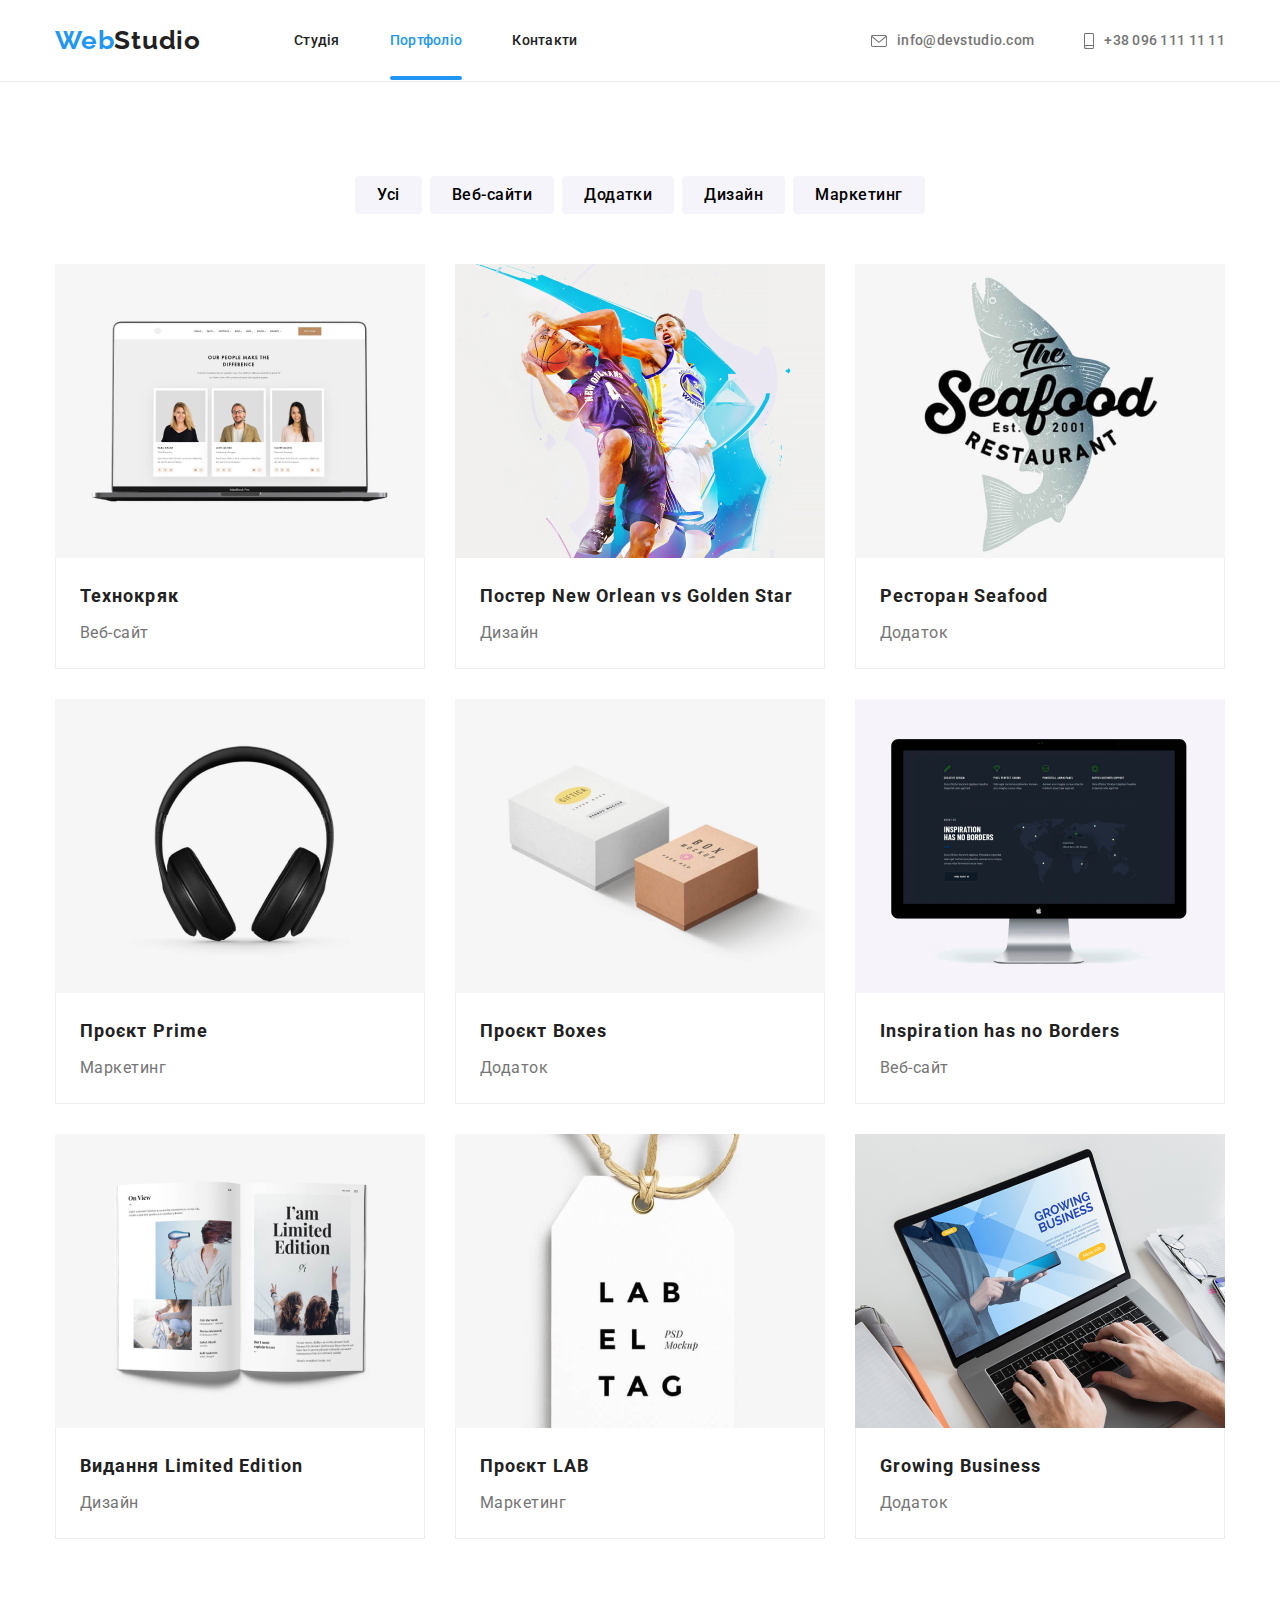
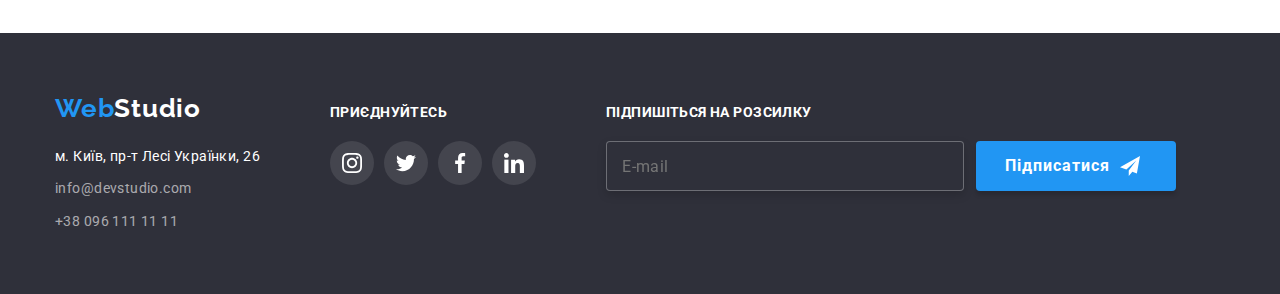
==== portfolio.html @ 1c56144b "goit-markup-hw-07" ====
<!DOCTYPE html>
<html lang="uk">

<head>
    <meta charset="UTF-8">
    <meta http-equiv="X-UA-Compatible" content="IE=edge">
    <meta name="viewport" content="width=device-width, initial-scale=1.0">
    <title>Document</title>
    <link rel="stylesheet" href="https://cdnjs.cloudflare.com/ajax/libs/modern-normalize/1.0.0/modern-normalize.min.css" />
    <link rel="stylesheet" href="./css/styles.css" />
    <link rel="preconnect" href="https://fonts.googleapis.com">
    <link rel="preconnect" href="https://fonts.gstatic.com" crossorigin>
    <link
        href="https://fonts.googleapis.com/css2?family=Raleway:wght@700&family=Roboto:wght@400;500;700;900&display=swap"
        rel="stylesheet">
</head>

<body>
    <header>
        <div class="container header-container">
            <nav class="head-nav">
                <a href="./index.html" class="logo-text-head"> <span class="logo-part">Web</span>Studio</a>
                <ul class="main-nav-list list">
                    <li class="nav-item "><a href="./index.html" class="nav-link" lang="uk"> Студія </a></li>
                    <li class="nav-item"><a href="./portfolio.html" class="nav-link current-link" lang="uk"> Портфоліо </a></li>
                    <li class="nav-item"><a href="" class="nav-link" lang="uk"> Контакти </a></li>
                </ul>
            </nav>
            <ul class="list contacts-list">
                <li class="contacts-header-item">
                    <a href="mailto:example@gmail.com" class="contacts-header-link">
                        <svg class="header-icon-mail">
                        <use href="./images/sprite.svg#icon-envelope" class="symbol"></use>
                        </svg>
                        info@devstudio.com </a>
                </li>
                <li class="contacts-header-item">
                    <a href="tel:+380961111111" class="contacts-header-link">
                        <svg class="header-icon-phone">
                        <use href="./images/sprite.svg#icon-smartphone" class="symbol"></use>
                        </svg>
                        +38 096 111 11 11 </a>
                </li>
            </ul>
        </div>
    </header>


<main>
<section class="section-works">
<div class="container ">
    <h1 class ="visually-hidden"> Портфоліо </h1>
    <ul class="filters-list list">
        <li class="filter-list-item"> <button type="button" class="filter"> Усі </button></li>
        <li class="filter-list-item"> <button type="button" class="filter"> Веб-сайти </button></li>
        <li class="filter-list-item"> <button type="button" class="filter"> Додатки </button></li>
        <li class="filter-list-item"> <button type="button" class="filter"> Дизайн</button></li>
        <li class="filter-list-item"> <button type="button" class="filter"> Маркетинг</button></li>
    </ul>

    <ul class="work-sample-list list">
    <li class="work-sample-card">
        <a href="" class="work-sample-link link">
        <div class="work-sample-card-overlay">
        <img src="./images/portfolio1.jpg"  class="work-sample-img"
        alt="приклад Веб-сайту " width="370" />
        <p class="overlay">
            Ресурс пропонує комплексні пропозиції з різним рівнем функціоналу та сервісів. Все це дозволить відвідувачу отримати
            вичерпні відомості про компанію чи приватну особу.
        </p>
        </div>
        <div class="work-sample-card-naming">
            <h2 class="work-name"> Технокряк </h2>
            <p class="work-type"> Веб-сайт</p>
        </div>
        </a>
    </li>
    <li class="work-sample-card">
        <a href="" class="work-sample-link link">
        <div class="work-sample-card-overlay">
        <img src="./images/portfolio2.jpg" class="work-sample-img"
        alt="приклад постер " width="370" />
        <p class="overlay">
            Ресурс пропонує комплексні пропозиції з різним рівнем функціоналу та сервісів. Все це дозволить відвідувачу отримати
            вичерпні відомості про компанію чи приватну особу.
        </p>
        </div>
        <div class="work-sample-card-naming">
            <h2 class="work-name"> Постер <span lang="en"> New Orlean vs Golden Star </span></h2>
            <p class="work-type"> Дизайн </p>
        </div>
        </a>
    </li>
    <li class="work-sample-card">
        <a href="" class="work-sample-link link">
        <div class="work-sample-card-overlay">
        <img src="./images/portfolio3.jpg" class="work-sample-img"
        alt="приклад Додаток 1" width="370" />
        <p class="overlay">
            Ресурс пропонує комплексні пропозиції з різним рівнем функціоналу та сервісів. Все це дозволить відвідувачу отримати
            вичерпні відомості про компанію чи приватну особу.
        </p>
        </div>
        <div class="work-sample-card-naming">
            <h2 class="work-name"> Ресторан <span lang="en"> Seafood </span></h2>
            <p class="work-type"> Додаток </p>
        </div>
        </a>
    </li>
    <li class="work-sample-card">
        <a href="" class="work-sample-link link">
        <div class="work-sample-card-overlay"> 
        <img src="./images/portfolio4.jpg" class="work-sample-img"
        alt="приклад Маркетинг " width="370" />
        <p class="overlay">
            Ресурс пропонує комплексні пропозиції з різним рівнем функціоналу та сервісів. Все це дозволить відвідувачу отримати
            вичерпні відомості про компанію чи приватну особу.
        </p>
        </div>
        <div class="work-sample-card-naming">
            <h2 class="work-name"> Проєкт <span lang="en">Prime </span> </h2>
            <p class="work-type"> Маркетинг </p>
        </div>
        </a>
    </li>
    <li class="work-sample-card"> 
        <a href="" class="work-sample-link link">
        <div class="work-sample-card-overlay">
        <img src="./images/portfolio5.jpg" class="work-sample-img"
        alt="приклад  Додаток 2 " width="370" />
        <p class="overlay">
            Ресурс пропонує комплексні пропозиції з різним рівнем функціоналу та сервісів. Все це дозволить відвідувачу отримати
            вичерпні відомості про компанію чи приватну особу.
        </p>
        </div>
        <div class="work-sample-card-naming">
            <h2 class="work-name"> Проєкт <span lang="en"> Boxes </span> </h2>
            <p class="work-type"> Додаток </p>
        </div>
        </a>
    </li>
    <li class="work-sample-card">
        <a href="" class="work-sample-link link">
        <div class="work-sample-card-overlay">
        <img src="./images/portfolio6.jpg" class="work-sample-img"
        alt="приклад  Веб-сайт2 " width="370" />
        <p class="overlay">
            Ресурс пропонує комплексні пропозиції з різним рівнем функціоналу та сервісів. Все це дозволить відвідувачу отримати
            вичерпні відомості про компанію чи приватну особу.
        </p>
        </div>
        <div class="work-sample-card-naming">
            <h2 class="work-name"> <span lang="en">Inspiration has no Borders </span> </h2>
            <p class="work-type"> Веб-сайт </p>
        </div>
        </a>
    </li>
    <li class="work-sample-card">
        <a href="" class="work-sample-link link">
        <div class="work-sample-card-overlay">
        <img src="./images/portfolio7.jpg" class="work-sample-img"
        alt="приклад Дизайн " width="370" />
        <p class="overlay">
            Ресурс пропонує комплексні пропозиції з різним рівнем функціоналу та сервісів. Все це дозволить відвідувачу отримати
            вичерпні відомості про компанію чи приватну особу.
        </p>
        </div>
        <div class="work-sample-card-naming">
            <h2 class="work-name"> Видання <span lang="en"> Limited Edition </span> </h2>
            <p class="work-type"> Дизайн </p>
        </div>
        </a>
    </li>
    <li class="work-sample-card">
        <a href="" class="work-sample-link link">
        <div class="work-sample-card-overlay"> 
        <img src="./images/portfolio8.jpg" class="work-sample-img"
        alt="приклад  Маркетинг " width="370" />
        <p class="overlay">
            Ресурс пропонує комплексні пропозиції з різним рівнем функціоналу та сервісів. Все це дозволить відвідувачу отримати
            вичерпні відомості про компанію чи приватну особу.
        </p>
        </div>
        <div class="work-sample-card-naming">
            <h2 class="work-name"> Проєкт LAB </h2>
            <p class="work-type"> Маркетинг </p>
        </div>
        </a>
    </li>
    <li class="work-sample-card">
        <a href="" class="work-sample-link link">
        <div class="work-sample-card-overlay">
        <img src="./images/portfolio9.jpg" class="work-sample-img"
        alt="приклад  Додаток3 " width="370" />
        <p class="overlay">
            Ресурс пропонує комплексні пропозиції з різним рівнем функціоналу та сервісів. Все це дозволить відвідувачу отримати
            вичерпні відомості про компанію чи приватну особу.
        </p>
        </div>
        <div class="work-sample-card-naming">
            <h2 class="work-name"> <span lang="en"> Growing Business </span> </h2>
            <p class="work-type"> Додаток </p>
        </div>
        </a>
    </li>
    </ul>
</div>
</section>
</main>
    
<footer>
    <div class="container footer-container">
        <div>
            <a href="./index.html" class="logo-text-footer">
                <span class="logo-part">Web</span>Studio</a>
            <address>
                <p class="address-footer"> м. Київ, пр-т Лесі Українки, 26 </p>
                <ul class="list">
                    <li class="address-list-item"> <a href="mailto:example@gmail.com" class="contacts-footer">
                            info@devstudio.com </a> </li>
                    <li class="address-list-item"> <a href="tel:+380961111111" class="contacts-footer"> +38 096 111 11
                            11 </a> </li>
                </ul>
            </address>
        </div>
        <div>
            <p class="action-phrase"> приєднуйтесь </p>
            <ul class="footer-social-media list">
                <li class="footer-social-media-item">
                    <a href="" class="footer-media-link">
                        <svg width="20px" height="20px" class="icon-item-footer">
                            <use href="./images/sprite.svg#icon-instagram"></use>
                        </svg>
                    </a>
                </li>
                <li class="footer-social-media-item">
                    <a href="" class="footer-media-link">
                        <svg width="20px" height="20px" class="icon-item-footer">
                            <use href="./images/sprite.svg#icon-twitter"></use>
                        </svg>
                    </a>
                </li>
                <li class="footer-social-media-item">
                    <a href="" class="footer-media-link">
                        <svg width="20px" height="20px" class="icon-item-footer">
                            <use href="./images/sprite.svg#icon-facebook"></use>
                        </svg>
                    </a>
                </li>
                <li class="footer-social-media-item">
                    <a href="" class="footer-media-link">
                        <svg width="20px" height="20px" class="icon-item-footer">
                            <use href="./images/sprite.svg#icon-linkedin"></use>
                        </svg>
                    </a>
                </li>
            </ul>
        </div>
        <div>
            <p class="action-phrase"> Підпишіться на розсилку </p>
            <div class="subscribe">
                <form name="subscribe-form" class="subscribe-form">
                    <input class="subscribe-form-box" type="email" name="email" placeholder="E-mail" />
                </form>
                <button type="submit" class="button subscribe-button">
                    Підписатися
                    <svg class="send-icon" width="20px" height="20px">
                        <use href="./images/sprite.svg#icon-send"></use>
                    </svg>
                </button>
            </div>
        </div>
    </div>
</footer>

</body>
</html>
---- css/styles.css ----
:root{
    --primary-text-color: #212121;
    --title-text-color: #212121;
    --accent-color: #2196F3;
    --secondary-text-color: #757575;
    --primary-white-color:#ffffff;
    --background-dark-color: #2F303A;
    --background-even-section: #F5F4FA;
    --background-filter:#F5F4FA;
    --button: #2196F3;
    --active-button:#188CE8;
    --primary-font:'Roboto',
        sans-serif;
    --secondary-font:'Raleway',
        sans-serif;
}

body {
    margin: 0;
    font-family: var(--primary-font);
    color:var(--primary-text-color);
}

img{
    display: block;
}

button{
    border-radius: 4px;
    font-family: inherit;
    cursor: pointer;
}

ul, ol {
    margin-top: 0;
    margin-bottom: 0;
    padding-left: 0;
}

.list {
    list-style: none;
    text-decoration: none;
}

 h1, h2, h3, p, ul, li {
    margin-top: 0;
    margin-bottom: 0;
}

/* containers*/
.container {
    width: 1200px;
    margin-left: auto;
    margin-right: auto;
    padding-left: 15px;
    padding-right: 15px;
}

header {
    padding-top: 25px;
    padding-bottom: 25px;
}

/* logo  */
.logo-text-head {
    color: var(--primary-text-color);
    text-decoration: none;
    font-family: var(--secondary-font);
    font-weight: 700;
    font-size: 26px;
    line-height: 1.2;
    letter-spacing: 0.03em;
}

.logo-part{
    color:var(--accent-color);
}
.logo-text-head{
    margin-right: 93px;
}

/* header navigation */
.nav-link,
.contacts-list,
.contacts-header-link {
    text-decoration: none;
    font-weight: 500;
    font-size:14px;
    line-height: 1.2;
    letter-spacing: 0.02em;
}


.nav-link,
.contacts-list{
    position: relative;
    color: var(--primary-text-color);
    transition:
        color 250ms cubic-bezier(0.4, 0, 0.2, 1);
}

.contacts-header-link {
    color: var(--secondary-text-color);
    transition:
        color 250ms cubic-bezier(0.4, 0, 0.2, 1);
}


.nav-link:hover,
.contacts-header-link:hover,
.nav-link:focus,
.contacts-header-link:focus {
    color:var(--accent-color);
}

.current-link::after {
    display: block;
    content: '';
    width: 100%;
    height: 4px;
    background-color: var(--accent-color);
    border-radius: 2px;
    position: absolute;
    left: 0;
    top: 44px;
}

.nav-item:not(:last-child),
.contacts-header-item:not(:last-child) {
    margin-right: 50px;
}

.head-nav,
.main-nav-list,
.header-container,
.contacts-header-link {
    display: flex;
    align-items: center;
}

.contacts-list{
    display: flex;
    justify-content: flex-end;
    margin-left: auto;
}

header {
    border-bottom: 1px solid #ECECEC;
}

.current-link{
    color: var(--accent-color);
}

.header-icon-mail {
    width: 16px;
    height: 12px;
    margin-right: 10px;
    fill: currentColor;
}

.header-icon-phone {
    width: 10px;
    height: 16px;
    margin-right: 10px;
    fill: currentColor;
}

.header-icon-mail:hover,
.header-icon-phone:hover,
.header-icon-mail:focus,
.header-icon-phone:focus{
    color: var(--accent-color);
}

/* hero */
.hero-section {
    background-color: var(--background-dark-color);
    background-image: linear-gradient(
                to right,
                rgba(47, 48, 58, 0.4), 
                rgba(47, 48, 58, 0.4)
    ),
    url("../images/hero-background.jpg");
    background-repeat: no-repeat;
    background-position: center;
    max-width: 1600px;
    text-align: center;
    padding-top: 200px;
    padding-bottom: 200px;
    margin-left: auto;
    margin-right: auto;
}

.hero {
    color: var(--primary-white-color);
    text-transform: uppercase;
    font-weight: 900;
    font-size: 44px;
    line-height: 1.36;
    width: 696px;
    margin-left: auto;
    margin-right: auto;
    margin-bottom: 30px;
}

.button {
    font-weight: 700;
    font-size: 16px;
    line-height: 1.88;
    letter-spacing: 0.06em;
    text-align: center;
    
    padding: 10px 32px;
    min-width: 216px;
    background-color: var(--button);
    color: var(--primary-white-color);
    border: 1px solid transparent;
    box-shadow: 0px 4px 4px rgba(0, 0, 0, 0.15);

    transition:
        color 250ms cubic-bezier(0.4, 0, 0.2, 1),
        background-color 250ms cubic-bezier(0.4, 0, 0.2, 1),
        box-shadow 250ms cubic-bezier(0.4, 0, 0.2, 1);

}

.button:focus, 
.button:hover,
.filter:focus,
.filter:hover {
    background-color: var(--active-button);
    box-shadow: 0px 3px 1px rgba(0, 0, 0, 0.1),  
                0px 1px 2px rgba(0, 0, 0, 0.08), 
                0px 2px 2px rgba(0, 0, 0, 0.12);
    color: var(--primary-white-color);
}

/*sections*/
.section-title {
    font-weight: 700;
    font-size: 36px;
    line-height: 1.17;
    text-align: center;
    letter-spacing: 0.03em;
    margin-bottom: 50px;
}
.section-features,
.section-clients {
    padding-top:94px;
    padding-bottom: 94px;
}

.visually-hidden {
    position: absolute;
    width: 1px;
    height: 1px;
    margin: -1px;
    border: 0;
    padding: 0;
    white-space: nowrap;
    clip-path: inset(100%);
    clip: rect(0 0 0 0);
    overflow: hidden;
}

.features-list{
    display: flex;
}

.icon-antena,
.icon-clock,
.icon-diagram,
.icon-astronaut{
    margin-bottom: 30px;
    height: 120px;
    background-color: var(--background-even-section);
    border-radius: 4px;
    display: flex;
    align-items: center;
    justify-content: center;
}

.features-list-item {
    width: 270px;
}

.features-list-item:not(:last-child){
    margin-right: 30px;
}

.feature-title {
    margin-bottom: 10px;
    text-transform: uppercase;
    font-weight: 700;
    font-size: 14px;
    line-height: 1.14;
    letter-spacing: 0.03em;
}
.feature-text {
    font-size: 14px;
    line-height: 1.7;
    letter-spacing: 0.03em;
    color: var(--secondary-text-color);
}

.what-we-do{
padding-bottom: 94px;
}

.what-we-do-img,
.team-cards-list {
    display:flex;
    justify-content: space-around;
    position: relative;
}

.what-we-do-img-item:not(:last-child),
.team-card:not(:last-child) {
    margin-right: 30px;
}
.work-textbox {
    width: 370px;
    height: 70px;
    background: rgba(47, 48, 58, 0.8);
    position: absolute;
    bottom: 0;
}

.work-textbox-descr {
    font-size: 14px;
    line-height: 1.14;
    text-align: center;
    letter-spacing: 0.03em;
    text-transform: uppercase;
    padding-top: 27px;
    color: var(--primary-white-color);
}


.team {
    background-color: var(--background-even-section);
    padding-top: 94px;
    padding-bottom: 94px;
}

.team-card{
    box-shadow: 0px 1px 3px 
                rgba(0, 0, 0, 0.12), 
                0px 1px 1px
                rgba(0, 0, 0, 0.14), 
                0px 2px 1px 
                rgba(0, 0, 0, 0.2);
    border-radius: 0px 0px 4px 4px;
}

.worker-name{
    font-weight: 500;
    line-height: 1.19;
    text-align: center;
    letter-spacing: 0.03em;
    margin-bottom: 10px;
}

.worker-job{
    margin-bottom: 16px;
    line-height: 1.19;
    text-align: center;
    letter-spacing: 0.03em;
    color: var(--secondary-text-color);
}
.team-card-text {
    padding:30px;
    background-color: var(--primary-white-color);
}

.social-media-list{
    display:flex;
    align-items: center;
    justify-content: center;
    gap: 10px;
     
}

.team-card-social-media {
    width: 44px;
    height: 44px;
}

.icon-social-media {
    width:100%;
    height: 100%;
    border-radius: 50%;
    display: flex;
    align-items: center;
    justify-content: center;
    fill:#AFB1B8;
    transition:
            background-color 250ms cubic-bezier(0.4, 0, 0.2, 1),
            fill  250ms cubic-bezier(0.4, 0, 0.2, 1);
}
 

.icon-social-media:hover,
.icon-social-media:focus {
    background: var(--accent-color);
    fill: white;
    border-radius: 50%;
}

/*Clients*/

.clients-list{
    display: flex;
    gap:30px;
    align-items: center;
    justify-content: center;
}

.client-item {
    width: 170px;
    height: 92px;
}
 
.client-link {
    display: flex;
    justify-content: center;
    align-items: center;
    width: 100%;
    height: 100%;
    border: 1px solid;
    border-color: #AFB1B8;
    border-radius: 4px;
    transition:
        border-color 250ms cubic-bezier(0.4, 0, 0.2, 1);
}

.client-link:hover,
.client-link:focus {
    border-color: var(--accent-color);
}

.client-logo {
    fill: #AFB1B8;
    transition: fill 250ms cubic-bezier(0.4, 0, 0.2, 1);;
}

.client-link:hover .client-logo,
.client-link:focus .client-logo {
    fill: var(--accent-color);
}

/* Portfolio*/
.section-works{
    padding-top:94px;
    padding-bottom: 94px;
}
.filter {
    padding: 6px 22px 6px 22px;
    border: none;
    font-family: inherit;
    font-style: normal;
    font-weight: 500;
    font-size: 16px;
    line-height: 1.62;
    text-align: center;
    letter-spacing: 0.03em;
    background-color: var(--background-filter);
    transition: 
        color 250ms cubic-bezier(0.4, 0, 0.2, 1), 
        background-color 250ms cubic-bezier(0.4, 0, 0.2, 1), 
        box-shadow 250ms cubic-bezier(0.4, 0, 0.2, 1);
}

.filter:hover,
.filter:focus {
    background-color: var(--accent-color);
}

.filters-list {
    display: flex;
    justify-content: center;
    margin-bottom: 50px;
}

.filter-list-item:not(:last-child){
    margin-right: 8px;
}

.work-sample-list {
    display: flex;
    flex-wrap: wrap;
    gap: 30px;
}

.work-sample-card-overlay {
    position: relative;
    overflow: hidden;
}
.overlay {
    position: absolute;
    top: 0;
    left: 0;
    width: 100%;
    height: 100%;
    background-color: rgba(33, 150, 243, 0.9);
    padding: 63px 24px 63px 24px;
    font-size: 18px;
    line-height: 1.56;
    letter-spacing: 0.03em;
    color: rgba(255, 255, 255, 1);
    overflow: auto;
    transform: translateY(100%);
    transition: transform 250ms cubic-bezier(0.4, 0, 0.2, 1);
}
.work-sample-link {
    text-decoration: none;
    display: block;
    transition: 
    box-shadow 250ms cubic-bezier(0.4, 0, 0.2, 1);
}

.work-sample-link:hover,
.work-sample-link:focus {
    box-shadow: 
    0px 1px 1px rgba(0, 0, 0, 0.12), 
    0px 4px 4px rgba(0, 0, 0, 0.06), 
    1px 4px 6px rgba(0, 0, 0, 0.16);
}

.work-sample-link:hover .overlay,
.work-sample-link:focus .overlay {
    transform: translateY(0%);
}

.work-sample-card-naming {
    border-bottom: 1px solid #EEEEEE;
    border-left: 1px solid #EEEEEE;
    border-right: 1px solid #EEEEEE;
    padding: 20px 24px 20px 24px;
    
}


.work-name {
    margin-bottom: 4px;
    font-weight: 700;
    font-size: 18px;
    line-height: 2;
    letter-spacing: 0.06em;
    color:var(--primary-text-color);
}

.work-type {
    line-height: 1.88;
    letter-spacing: 0.03em;
    color: var(--secondary-text-color);
}

/*Footer*/
footer {
    background-color: var(--background-dark-color);
    padding-top: 60px;
    padding-bottom: 60px;
}

.logo-text-footer {
    display: block;
    color: var(--primary-white-color);
    text-decoration: none;
    font-family: var(--secondary-font);
    font-weight: 700;
    font-size: 26px;
    line-height: 1.2;
    letter-spacing: 0.03em;
    margin-bottom: 20px;
}

.address-footer {
    text-decoration: none;
    font-style: normal;
    font-size: 14px;
    line-height: 1.71;
    letter-spacing: 0.03em;
    color:var(--primary-white-color);
    margin-bottom: 9px;
}

.contacts-footer {
    text-decoration: none;
    font-style: normal;
    font-size: 14px;
    line-height: 1.71;
    letter-spacing: 0.03em;
    color: rgba(255, 255, 255, 0.6);
}

.address-list-item:not(:last-child) {
    margin-bottom: 9px;
}

.action-phrase{
    color:var(--primary-white-color);
    margin-bottom: 20px;
    font-weight: 700;
    font-size: 14px;
    line-height: 1.14;
    letter-spacing: 0.03em;
    text-transform: uppercase;
}

.footer-container{
    display:flex;
    gap:70px;
    align-items: baseline;
}

.footer-social-media{
    display:flex;
    gap: 10px;
}

.footer-social-media-item{
    width: 44px;
    height: 44px;
}

.footer-media-link {
    width: 100%;
    height: 100%;
    border-radius: 50%;
    display:flex;
    align-items: center;
    justify-content: center;
    background: 
    rgba(255, 255, 255, 0.1);
    transition:
            background-color 250ms cubic-bezier(0.4, 0, 0.2, 1),
            fill 250ms cubic-bezier(0.4, 0, 0.2, 1);
}

.icon-item-footer {
   color: currentColor;
   fill:white;
}

.footer-media-link:hover,
.footer-media-link:focus {
    background: #2196F3;
    border-radius: 50%;
}

.subscribe {
    display: flex;
    gap:12px;
}
.subscribe-form-box {
    width: 358px;
    height: 50px;
    padding: 15px;
    border: 1px solid rgba(255, 255, 255, 0.3);
    filter: drop-shadow(0px 4px 4px rgba(0, 0, 0, 0.15));
    border-radius: 4px;
    background: #2F303A;
    font-weight: 400;
    font-size: 16px;
        
    display: flex;
    align-items: center;
    letter-spacing: 0.03em;
    
    color: rgba(255, 255, 255, 0.6);
}

.subscribe-button{
    display: flex;
    align-items: center;
    gap:10px;
    min-width: 200px;
    height: 50px;
    padding: 10px 28px;
}

/*Modal Window*/
.backdrop {
    position: fixed;
    top: 0;
    left: 0;
    width: 100%;
    height: 100%;
    background: rgba(0, 0, 0, 0.2);
    z-index: 999;
    transition: opacity 250ms cubic-bezier(0.4, 0, 0.2, 1), visibility 250ms cubic-bezier(0.4, 0, 0.2, 1);
}

.backdrop.is-hidden {
    opacity: 0;
    visibility: hidden;
    pointer-events: none;
}

.modal {
    position: absolute;
    top: 50%;
    left: 50%;
    transform: translate(-50%, -50%);
    width: 528px;
    height: 581px;
    padding: 40px;
    background: var(--primary-white-color);
    box-shadow: 0px 1px 3px rgba(0, 0, 0, 0.12), 0px 1px 1px rgba(0, 0, 0, 0.14), 0px 2px 1px rgba(0, 0, 0, 0.2);
    border-radius: 4px;
}

.close-button {
    position: absolute;
    right: 8px;
    top: 8px;
    display: flex;
    justify-content: center;
    align-items: center;
    width: 30px;
    height: 30px;
    border: 0;
    padding: 0;
    background: #FFFFFF;
    border: 1px solid rgba(0, 0, 0, 0.1);
    border-radius: 50%;
    cursor: pointer;
    transition: 
        fill 250ms 
        cubic-bezier(0.4, 0, 0.2, 1);
}

.close-button:hover,
.close-button:focus {
    fill:#188CE8;
} 

.contact-form-wrap {
    display: flex;
    flex-direction: column;
    gap:10px;
    width: 100%;
}

 

.contact-form-title{
    font-size: 20px;
    line-height: 1.15;
    text-align: center;
    letter-spacing: 0.03em;
}

.contact-form{
    position: relative;   
}

.contact-form-label {
    font-weight: 400;
    font-size: 12px;
    line-height: 1.16;
    letter-spacing: 0.01em;
    color: #757575;
    margin-bottom: 4px;
}

.contact-form-input {
    width: 448px;
    height: 40px;
    padding-left: 42px;
    border: 1px solid 
    rgba(33, 33, 33, 0.2);
    border-radius: 4px;
    transition: border 250ms 
    cubic-bezier(0.4, 0, 0.2, 1);
}

.icon-contact-form-user{
    position: absolute;
    top: 55%;
    left: 14px;
    transition: fill 250ms 
    cubic-bezier(0.4, 0, 0.2, 1),
    box-shaddow 250ms 
    cubic-bezier(0.4, 0, 0.2, 1);
}

 .contact-form:focus-within .icon-contact-form-user,
 .contact-form:hover .icon-contact-form-user,
 .contact-form:focus .icon-contact-form-user {
    fill: #188CE8;
    
 }

.contact-form-input:focus,
.contact-form-input:hover {
    outline-color: #2196F3;
    border-color: transparent;
    box-shadow: 0 0 0 1px #2196F3;
}

.comment-box .contact-form-input {
    height: 120px;
    padding: 14px;
    font-weight: 400;
    font-size: 12px;
    line-height: 1.15;
    letter-spacing: 0.01em;
    color: rgba(117, 117, 117, 0.5);
    resize: none;
}

.checkbox-border{
    display:flex;
    justify-content: center;
    align-items: center;
    width:16px;
    height:15px;
    border:1px solid #212121;
    border-radius: 2px;
}

.checkbox-text {
    text-decoration: none;
    text-decoration-line: underline;
    color: var(--accent-color);
}

.checkbox-form {
    display: flex;
    gap:7px;
    justify-content: center;
    align-items: center;
    margin-top: 10px;
    margin-bottom: 20px;
}

.checkbox-form-label{
    display: flex;
    align-items: center;
    gap:7px;
    font-weight: 400;
    font-size: 14px;
    line-height: 1.71;
    letter-spacing: 0.03em;
    color: var(--secondary-text-color);
}

.checkbox-form-input{
    -webkit-appearance: none;
    -moz-appearance: none;
    appearance: none;
}

.checkbox-form-input:checked + .check-icon{
    background-color: #188CE8;
    border-radius: 2px;
    box-shadow: 0 0 0 1px #2196F3;
}

.send-button {
    display: flex;
    justify-content: center;
    align-items: center;
    width: 200px;
    height: 50px;
    margin-left: auto;
    margin-right: auto;
}
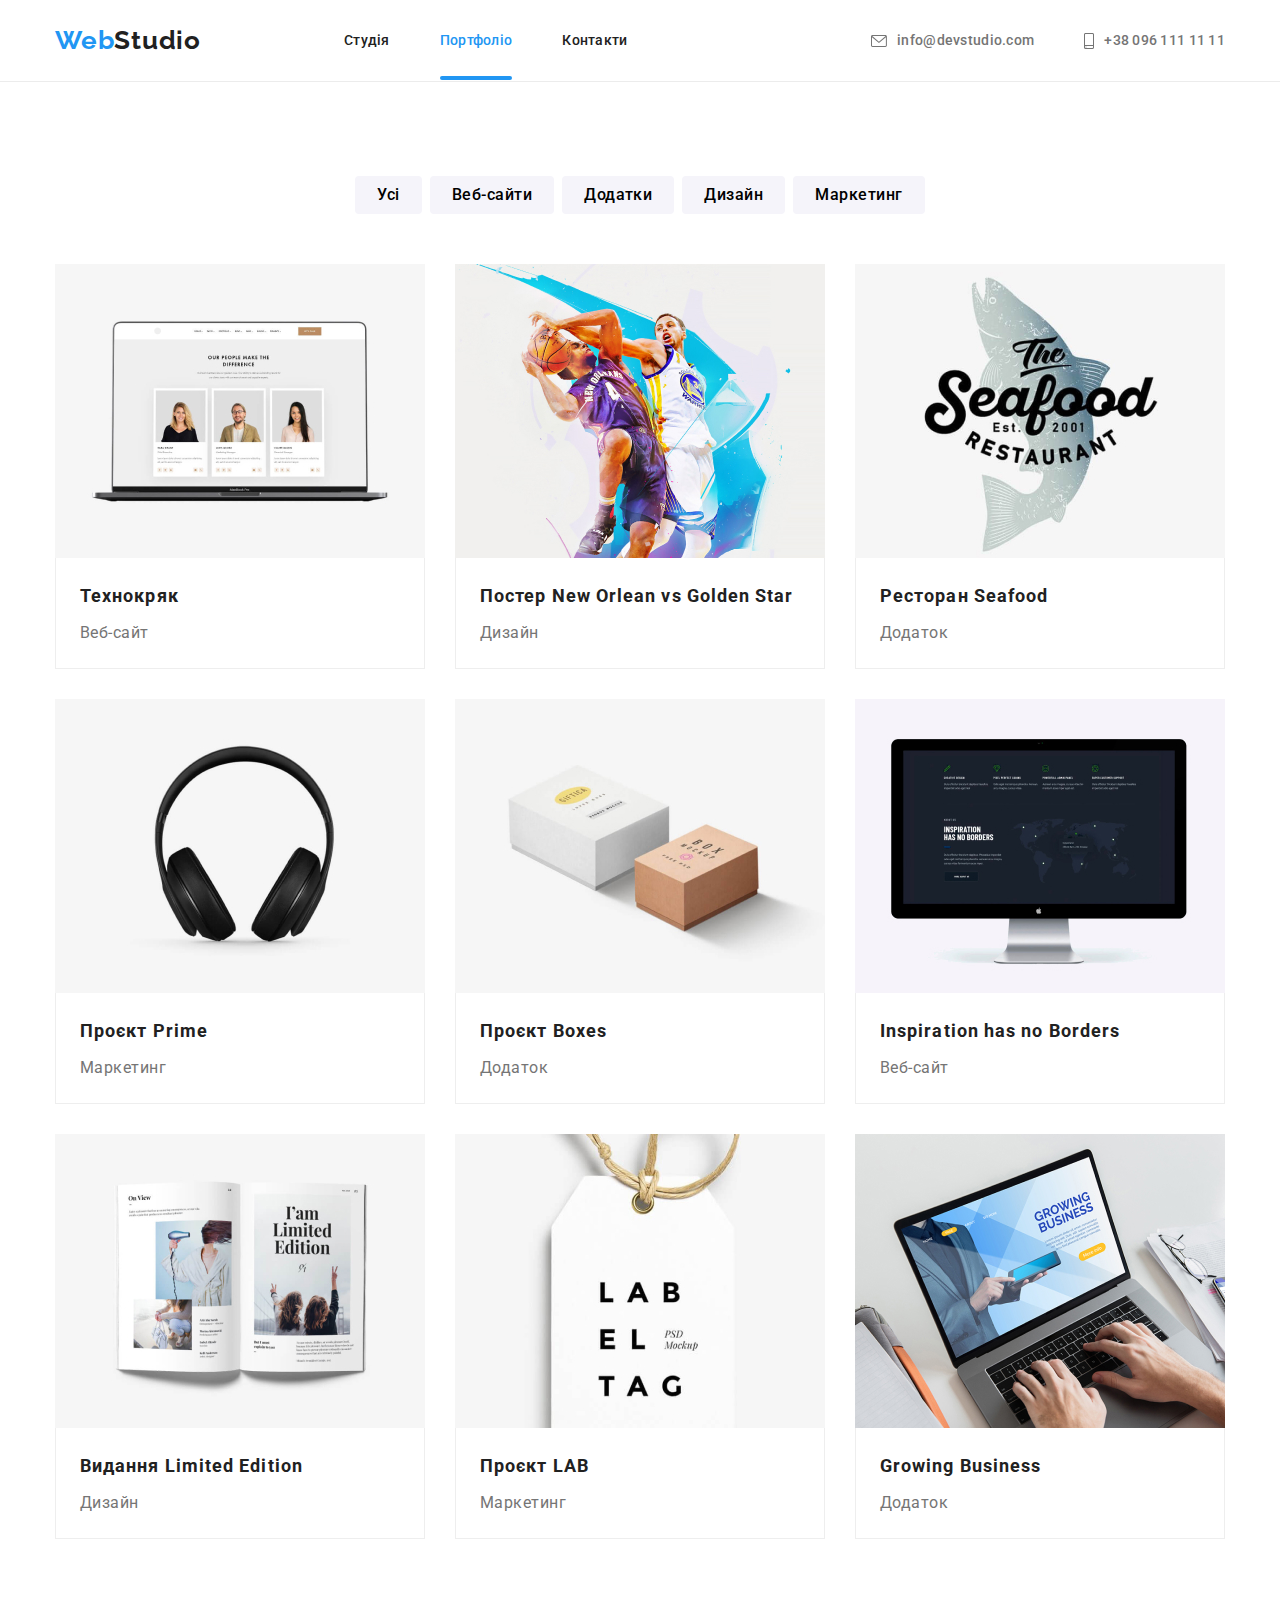
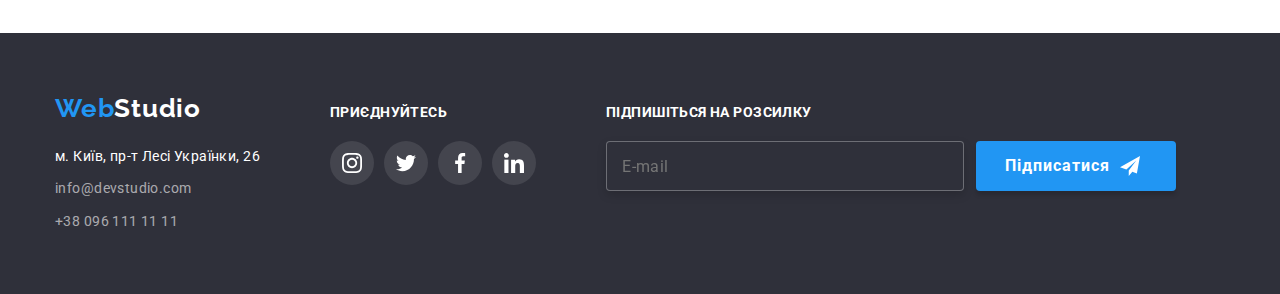
==== commit 22816b38: "goit-markup-hw-07" ====
--- a/portfolio.html
+++ b/portfolio.html
@@ -7,7 +7,7 @@
     <meta name="viewport" content="width=device-width, initial-scale=1.0">
     <title>Document</title>
     <link rel="stylesheet" href="https://cdnjs.cloudflare.com/ajax/libs/modern-normalize/1.0.0/modern-normalize.min.css" />
-    <link rel="stylesheet" href="./css/styles.css" />
+    <link rel="stylesheet" href="./css/main.min.css" />
     <link rel="preconnect" href="https://fonts.googleapis.com">
     <link rel="preconnect" href="https://fonts.gstatic.com" crossorigin>
     <link
@@ -21,23 +21,25 @@
             <nav class="head-nav">
                 <a href="./index.html" class="logo-text-head"> <span class="logo-part">Web</span>Studio</a>
                 <ul class="main-nav-list list">
-                    <li class="nav-item "><a href="./index.html" class="nav-link" lang="uk"> Студія </a></li>
-                    <li class="nav-item"><a href="./portfolio.html" class="nav-link current-link" lang="uk"> Портфоліо </a></li>
-                    <li class="nav-item"><a href="" class="nav-link" lang="uk"> Контакти </a></li>
+                    <li class="main-nav-list__item"><a href="./index.html" class="nav-link " lang="uk"> Студія
+                        </a></li>
+                    <li class="main-nav-list__item"><a href="./portfolio.html" class="nav-link current-link" lang="uk"> Портфоліо </a>
+                    </li>
+                    <li class="main-nav-list__item"><a href="" class="nav-link" lang="uk"> Контакти </a></li>
                 </ul>
             </nav>
-            <ul class="list contacts-list">
-                <li class="contacts-header-item">
+            <ul class="list header-contacts-list">
+                <li class="header-contacts-list__item">
                     <a href="mailto:example@gmail.com" class="contacts-header-link">
                         <svg class="header-icon-mail">
-                        <use href="./images/sprite.svg#icon-envelope" class="symbol"></use>
+                            <use href="./images/sprite.svg#icon-envelope" class="symbol"></use>
                         </svg>
                         info@devstudio.com </a>
                 </li>
                 <li class="contacts-header-item">
                     <a href="tel:+380961111111" class="contacts-header-link">
                         <svg class="header-icon-phone">
-                        <use href="./images/sprite.svg#icon-smartphone" class="symbol"></use>
+                            <use href="./images/sprite.svg#icon-smartphone" class="symbol"></use>
                         </svg>
                         +38 096 111 11 11 </a>
                 </li>
@@ -58,148 +60,148 @@
         <li class="filter-list-item"> <button type="button" class="filter"> Маркетинг</button></li>
     </ul>
 
-    <ul class="work-sample-list list">
-    <li class="work-sample-card">
-        <a href="" class="work-sample-link link">
-        <div class="work-sample-card-overlay">
-        <img src="./images/portfolio1.jpg"  class="work-sample-img"
+    <ul class="work-sample__list list">
+    <li class="work-sample__card">
+        <a href="" class="work-sample__link link">
+        <div class="work-sample__card-overlay">
+        <img src="./images/portfolio1.jpg"  class="work-sample__img"
         alt="приклад Веб-сайту " width="370" />
         <p class="overlay">
             Ресурс пропонує комплексні пропозиції з різним рівнем функціоналу та сервісів. Все це дозволить відвідувачу отримати
             вичерпні відомості про компанію чи приватну особу.
         </p>
         </div>
-        <div class="work-sample-card-naming">
-            <h2 class="work-name"> Технокряк </h2>
-            <p class="work-type"> Веб-сайт</p>
-        </div>
-        </a>
-    </li>
-    <li class="work-sample-card">
-        <a href="" class="work-sample-link link">
-        <div class="work-sample-card-overlay">
-        <img src="./images/portfolio2.jpg" class="work-sample-img"
+        <div class="work-sample__card-naming">
+            <h2 class="work-sample__name"> Технокряк </h2>
+            <p class="work-sample__type"> Веб-сайт</p>
+        </div>
+        </a>
+    </li>
+    <li class="work-sample__card">
+        <a href="" class="work-sample__link link">
+        <div class="work-sample__card-overlay">
+        <img src="./images/portfolio2.jpg" class="work-sample__img"
         alt="приклад постер " width="370" />
         <p class="overlay">
             Ресурс пропонує комплексні пропозиції з різним рівнем функціоналу та сервісів. Все це дозволить відвідувачу отримати
             вичерпні відомості про компанію чи приватну особу.
         </p>
         </div>
-        <div class="work-sample-card-naming">
-            <h2 class="work-name"> Постер <span lang="en"> New Orlean vs Golden Star </span></h2>
-            <p class="work-type"> Дизайн </p>
-        </div>
-        </a>
-    </li>
-    <li class="work-sample-card">
-        <a href="" class="work-sample-link link">
-        <div class="work-sample-card-overlay">
-        <img src="./images/portfolio3.jpg" class="work-sample-img"
+        <div class="work-sample__card-naming">
+            <h2 class="work-sample__name"> Постер <span lang="en"> New Orlean vs Golden Star </span></h2>
+            <p class="work-sample__type"> Дизайн </p>
+        </div>
+        </a>
+    </li>
+    <li class="work-sample__card">
+        <a href="" class="work-sample__link link">
+        <div class="work-sample__card-overlay">
+        <img src="./images/portfolio3.jpg" class="work-sample__img"
         alt="приклад Додаток 1" width="370" />
         <p class="overlay">
             Ресурс пропонує комплексні пропозиції з різним рівнем функціоналу та сервісів. Все це дозволить відвідувачу отримати
             вичерпні відомості про компанію чи приватну особу.
         </p>
         </div>
-        <div class="work-sample-card-naming">
-            <h2 class="work-name"> Ресторан <span lang="en"> Seafood </span></h2>
-            <p class="work-type"> Додаток </p>
-        </div>
-        </a>
-    </li>
-    <li class="work-sample-card">
-        <a href="" class="work-sample-link link">
-        <div class="work-sample-card-overlay"> 
-        <img src="./images/portfolio4.jpg" class="work-sample-img"
+        <div class="work-sample__card-naming">
+            <h2 class="work-sample__name"> Ресторан <span lang="en"> Seafood </span></h2>
+            <p class="work-sample__type"> Додаток </p>
+        </div>
+        </a>
+    </li>
+    <li class="work-sample__card">
+        <a href="" class="work-sample__link link">
+        <div class="work-sample__card-overlay"> 
+        <img src="./images/portfolio4.jpg" class="work-sample__img"
         alt="приклад Маркетинг " width="370" />
         <p class="overlay">
             Ресурс пропонує комплексні пропозиції з різним рівнем функціоналу та сервісів. Все це дозволить відвідувачу отримати
             вичерпні відомості про компанію чи приватну особу.
         </p>
         </div>
-        <div class="work-sample-card-naming">
-            <h2 class="work-name"> Проєкт <span lang="en">Prime </span> </h2>
-            <p class="work-type"> Маркетинг </p>
-        </div>
-        </a>
-    </li>
-    <li class="work-sample-card"> 
-        <a href="" class="work-sample-link link">
-        <div class="work-sample-card-overlay">
-        <img src="./images/portfolio5.jpg" class="work-sample-img"
+        <div class="work-sample__card-naming">
+            <h2 class="work-sample__name"> Проєкт <span lang="en">Prime </span> </h2>
+            <p class="work-sample__type"> Маркетинг </p>
+        </div>
+        </a>
+    </li>
+    <li class="work-sample__card"> 
+        <a href="" class="work-sample__link link">
+        <div class="work-sample__card-overlay">
+        <img src="./images/portfolio5.jpg" class="work-sample__img"
         alt="приклад  Додаток 2 " width="370" />
         <p class="overlay">
             Ресурс пропонує комплексні пропозиції з різним рівнем функціоналу та сервісів. Все це дозволить відвідувачу отримати
             вичерпні відомості про компанію чи приватну особу.
         </p>
         </div>
-        <div class="work-sample-card-naming">
-            <h2 class="work-name"> Проєкт <span lang="en"> Boxes </span> </h2>
-            <p class="work-type"> Додаток </p>
-        </div>
-        </a>
-    </li>
-    <li class="work-sample-card">
-        <a href="" class="work-sample-link link">
-        <div class="work-sample-card-overlay">
-        <img src="./images/portfolio6.jpg" class="work-sample-img"
+        <div class="work-sample__card-naming">
+            <h2 class="work-sample__name"> Проєкт <span lang="en"> Boxes </span> </h2>
+            <p class="work-sample__type"> Додаток </p>
+        </div>
+        </a>
+    </li>
+    <li class="work-sample__card">
+        <a href="" class="work-sample__link link">
+        <div class="work-sample__card-overlay">
+        <img src="./images/portfolio6.jpg" class="work-sample__img"
         alt="приклад  Веб-сайт2 " width="370" />
         <p class="overlay">
             Ресурс пропонує комплексні пропозиції з різним рівнем функціоналу та сервісів. Все це дозволить відвідувачу отримати
             вичерпні відомості про компанію чи приватну особу.
         </p>
         </div>
-        <div class="work-sample-card-naming">
-            <h2 class="work-name"> <span lang="en">Inspiration has no Borders </span> </h2>
-            <p class="work-type"> Веб-сайт </p>
-        </div>
-        </a>
-    </li>
-    <li class="work-sample-card">
-        <a href="" class="work-sample-link link">
-        <div class="work-sample-card-overlay">
-        <img src="./images/portfolio7.jpg" class="work-sample-img"
+        <div class="work-sample__card-naming">
+            <h2 class="work-sample__name"> <span lang="en">Inspiration has no Borders </span> </h2>
+            <p class="work-sample__type"> Веб-сайт </p>
+        </div>
+        </a>
+    </li>
+    <li class="work-sample__card">
+        <a href="" class="work-sample__link link">
+        <div class="work-sample__card-overlay">
+        <img src="./images/portfolio7.jpg" class="work-sample__img"
         alt="приклад Дизайн " width="370" />
         <p class="overlay">
             Ресурс пропонує комплексні пропозиції з різним рівнем функціоналу та сервісів. Все це дозволить відвідувачу отримати
             вичерпні відомості про компанію чи приватну особу.
         </p>
         </div>
-        <div class="work-sample-card-naming">
-            <h2 class="work-name"> Видання <span lang="en"> Limited Edition </span> </h2>
-            <p class="work-type"> Дизайн </p>
-        </div>
-        </a>
-    </li>
-    <li class="work-sample-card">
-        <a href="" class="work-sample-link link">
-        <div class="work-sample-card-overlay"> 
-        <img src="./images/portfolio8.jpg" class="work-sample-img"
+        <div class="work-sample__card-naming">
+            <h2 class="work-sample__name"> Видання <span lang="en"> Limited Edition </span> </h2>
+            <p class="work-sample__type"> Дизайн </p>
+        </div>
+        </a>
+    </li>
+    <li class="work-sample__card">
+        <a href="" class="work-sample__link link">
+        <div class="work-sample__card-overlay"> 
+        <img src="./images/portfolio8.jpg" class="work-sample__img"
         alt="приклад  Маркетинг " width="370" />
         <p class="overlay">
             Ресурс пропонує комплексні пропозиції з різним рівнем функціоналу та сервісів. Все це дозволить відвідувачу отримати
             вичерпні відомості про компанію чи приватну особу.
         </p>
         </div>
-        <div class="work-sample-card-naming">
-            <h2 class="work-name"> Проєкт LAB </h2>
-            <p class="work-type"> Маркетинг </p>
-        </div>
-        </a>
-    </li>
-    <li class="work-sample-card">
-        <a href="" class="work-sample-link link">
-        <div class="work-sample-card-overlay">
-        <img src="./images/portfolio9.jpg" class="work-sample-img"
+        <div class="work-sample__card-naming">
+            <h2 class="work-sample__name"> Проєкт LAB </h2>
+            <p class="work-sample__type"> Маркетинг </p>
+        </div>
+        </a>
+    </li>
+    <li class="work-sample__card">
+        <a href="" class="work-sample__link link">
+        <div class="work-sample__card-overlay">
+        <img src="./images/portfolio9.jpg" class="work-sample__img"
         alt="приклад  Додаток3 " width="370" />
         <p class="overlay">
             Ресурс пропонує комплексні пропозиції з різним рівнем функціоналу та сервісів. Все це дозволить відвідувачу отримати
             вичерпні відомості про компанію чи приватну особу.
         </p>
         </div>
-        <div class="work-sample-card-naming">
-            <h2 class="work-name"> <span lang="en"> Growing Business </span> </h2>
-            <p class="work-type"> Додаток </p>
+        <div class="work-sample__card-naming">
+            <h2 class="work-sample__name"> <span lang="en"> Growing Business </span> </h2>
+            <p class="work-sample__type"> Додаток </p>
         </div>
         </a>
     </li>
@@ -226,30 +228,30 @@
         <div>
             <p class="action-phrase"> приєднуйтесь </p>
             <ul class="footer-social-media list">
-                <li class="footer-social-media-item">
-                    <a href="" class="footer-media-link">
-                        <svg width="20px" height="20px" class="icon-item-footer">
+                <li class="footer-social-media__item">
+                    <a href="" class="footer-social-media__link">
+                        <svg width="20px" height="20px" class="social-media-icon-footer">
                             <use href="./images/sprite.svg#icon-instagram"></use>
                         </svg>
                     </a>
                 </li>
-                <li class="footer-social-media-item">
-                    <a href="" class="footer-media-link">
-                        <svg width="20px" height="20px" class="icon-item-footer">
+                <li class="footer-social-media__item">
+                    <a href="" class="footer-social-media__link">
+                        <svg width="20px" height="20px" class="social-media-icon-footer">
                             <use href="./images/sprite.svg#icon-twitter"></use>
                         </svg>
                     </a>
                 </li>
-                <li class="footer-social-media-item">
-                    <a href="" class="footer-media-link">
-                        <svg width="20px" height="20px" class="icon-item-footer">
+                <li class="footer-social-media__item">
+                    <a href="" class="footer-social-media__link">
+                        <svg width="20px" height="20px" class="social-media-icon-footer">
                             <use href="./images/sprite.svg#icon-facebook"></use>
                         </svg>
                     </a>
                 </li>
-                <li class="footer-social-media-item">
-                    <a href="" class="footer-media-link">
-                        <svg width="20px" height="20px" class="icon-item-footer">
+                <li class="footer-social-media__item">
+                    <a href="" class="footer-social-media__link">
+                        <svg width="20px" height="20px" class="social-media-icon-footer">
                             <use href="./images/sprite.svg#icon-linkedin"></use>
                         </svg>
                     </a>
--- a/css/main.min.css
+++ b/css/main.min.css
@@ -0,0 +1 @@
+:root{--primary-text-color: #212121;--title-text-color: #212121;--accent-color: #2196F3;--secondary-text-color: #757575;--primary-white-color: #ffffff;--background-dark-color: #2F303A;--background-even-section: #F5F4FA;--background-filter: #F5F4FA;--button: #2196F3;--active-button: #188CE8;--primary-font: "Roboto", sans-serif;--secondary-font: "Raleway", sans-serif}.visually-hidden{position:absolute;width:1px;height:1px;margin:-1px;border:0;padding:0;white-space:nowrap;clip-path:inset(100%);clip:rect(0 0 0 0);overflow:hidden}body{margin:0;font-family:var(--primary-font);color:var(--primary-text-color)}img{display:block}button{border-radius:4px;font-family:inherit;cursor:pointer}ul,ol{margin-top:0;margin-bottom:0;padding-left:0}.list{list-style:none;text-decoration:none}h1,h2,h3,p,ul,li{margin-top:0;margin-bottom:0}.section-title{font-weight:700;font-size:36px;line-height:1.17;text-align:center;letter-spacing:.03em;margin-bottom:50px}.hero-section{background-color:var(--background-dark-color);background-image:linear-gradient(to right, rgba(47, 48, 58, 0.4), rgba(47, 48, 58, 0.4)),url("../images/hero-background.jpg");background-repeat:no-repeat;background-position:center;max-width:1600px;text-align:center;padding-top:200px;padding-bottom:200px;margin-left:auto;margin-right:auto}.section-features,.section-team,.section-clients,.section-works{padding-top:94px;padding-bottom:94px}.section-team{background-color:var(--background-even-section)}.container{width:1200px;margin-left:auto;margin-right:auto;padding-left:15px;padding-right:15px}.header-container{display:flex;align-items:center}.footer-container{display:flex;align-items:baseline;gap:70px}.logo-text-head{margin-right:93px;color:var(--primary-text-color);text-decoration:none;font-family:var(--secondary-font);font-weight:700;font-size:26px;line-height:1.2;letter-spacing:.03em}.logo-part{color:var(--accent-color)}.logo-text-footer{display:block;color:var(--primary-white-color);text-decoration:none;font-family:var(--secondary-font);font-weight:700;font-size:26px;line-height:1.2;letter-spacing:.03em;margin-bottom:20px}.backdrop{position:fixed;top:0;left:0;width:100%;height:100%;background:rgba(0,0,0,.2);z-index:999;transition:opacity 250ms cubic-bezier(0.4, 0, 0.2, 1),visibility 250ms cubic-bezier(0.4, 0, 0.2, 1)}.backdrop.is-hidden{opacity:0;visibility:hidden;pointer-events:none}.modal{position:absolute;top:50%;left:50%;transform:translate(-50%, -50%);width:528px;height:581px;padding:40px;background:var(--primary-white-color);box-shadow:0px 1px 3px rgba(0,0,0,.12),0px 1px 1px rgba(0,0,0,.14),0px 2px 1px rgba(0,0,0,.2);border-radius:4px}.close-button{position:absolute;right:8px;top:8px;display:flex;justify-content:center;align-items:center;width:30px;height:30px;border:0;padding:0;background:#fff;border:1px solid rgba(0,0,0,.1);border-radius:50%;cursor:pointer;transition:fill 250ms cubic-bezier(0.4, 0, 0.2, 1)}.close-button:hover,.close-button:focus{fill:#188ce8}.contact-form{position:relative}.contact-form__wrap{display:flex;flex-direction:column;gap:10px;width:100%}.contact-form__title{font-size:20px;line-height:1.15;text-align:center;letter-spacing:.03em}.contact-form__label{font-weight:400;font-size:12px;line-height:1.16;letter-spacing:.01em;color:#757575;margin-bottom:4px}.contact-form__input{width:448px;height:40px;padding-left:42px;border:1px solid rgba(33,33,33,.2);border-radius:4px;transition:border 250ms cubic-bezier(0.4, 0, 0.2, 1)}.contact-form__input:focus,.contact-form__input:hover{outline-color:#2196f3;border-color:rgba(0,0,0,0);box-shadow:0 0 0 1px #2196f3}.comment-box .contact-form__input{height:120px;padding:14px;font-weight:400;font-size:12px;line-height:1.15;letter-spacing:.01em;color:rgba(117,117,117,.5);resize:none}.contact-form__user-icon{position:absolute;top:55%;left:14px;transition:fill 250ms cubic-bezier(0.4, 0, 0.2, 1),box-shaddow 250ms cubic-bezier(0.4, 0, 0.2, 1)}.contact-form:focus-within .contact-form__user-icon,.contact-form:hover .contact-form__user-icon,.contact-form:focus .contact-form__user-icon{fill:#188ce8}.checkbox-border{display:flex;justify-content:center;align-items:center;width:16px;height:15px;border:1px solid #212121;border-radius:2px}.checkbox-text{text-decoration:none;text-decoration-line:underline;color:var(--accent-color)}.checkbox-form{display:flex;gap:7px;justify-content:center;align-content:space-between;margin-top:10px;margin-bottom:20px}.checkbox-form__label{display:flex;align-items:center;gap:7px;font-weight:400;font-size:14px;line-height:1.71;letter-spacing:.03em;color:var(--secondary-text-color)}.checkbox-form__input{-webkit-appearance:none;-moz-appearance:none;appearance:none}.checkbox-form__input:checked+.check-icon{background-color:#188ce8;border-radius:2px;box-shadow:0 0 0 1px #2196f3}.send-button{display:flex;justify-content:center;align-items:center;width:200px;height:50px;margin-left:auto;margin-right:auto}header{padding-top:25px;padding-bottom:25px;border-bottom:1px solid #ececec}.head-nav,.main-nav-list{display:flex;align-items:center;gap:50px}.nav-link{text-decoration:none;font-weight:500;font-size:14px;line-height:1.2;letter-spacing:.02em;position:relative;color:var(--primary-text-color);transition:color 250ms cubic-bezier(0.4, 0, 0.2, 1)}.nav-link:hover,.nav-link:focus{color:var(--accent-color)}.header-contacts-list{position:relative;display:flex;gap:50px;justify-content:flex-end;margin-left:auto;text-decoration:none;font-weight:500;font-size:14px;line-height:1.2;letter-spacing:.02em;color:var(--primary-text-color);transition:color 250ms cubic-bezier(0.4, 0, 0.2, 1)}.contacts-header-link{position:relative;display:flex;align-items:center;text-decoration:none;font-weight:500;font-size:14px;line-height:1.2;letter-spacing:.02em;color:var(--secondary-text-color);transition:color 250ms cubic-bezier(0.4, 0, 0.2, 1)}.contacts-header-link:hover,.contacts-header-link:focus{color:var(--accent-color)}.current-link{color:var(--accent-color)}.current-link::after{display:block;content:"";width:100%;height:4px;background-color:var(--accent-color);border-radius:2px;position:absolute;left:0;top:44px}.header-icon-mail{width:16px;height:12px;margin-right:10px;fill:currentColor}.header-icon-mail:hover,.header-icon-mail:focus{color:var(--accent-color)}.header-icon-phone{width:10px;height:16px;margin-right:10px;fill:currentColor}.header-icon-phone:hover,.header-icon-phone:focus{color:var(--accent-color)}.hero{color:var(--primary-white-color);text-transform:uppercase;font-weight:900;font-size:44px;line-height:1.36;width:696px;margin-left:auto;margin-right:auto;margin-bottom:30px}.button{font-weight:700;font-size:16px;line-height:1.88;letter-spacing:.06em;text-align:center;padding:10px 32px;min-width:216px;background-color:var(--button);color:var(--primary-white-color);border:1px solid rgba(0,0,0,0);box-shadow:0px 4px 4px rgba(0,0,0,.15);transition:color 250ms cubic-bezier(0.4, 0, 0.2, 1),background-color 250ms cubic-bezier(0.4, 0, 0.2, 1),box-shadow 250ms cubic-bezier(0.4, 0, 0.2, 1)}.button:focus,.button:hover{background-color:var(--active-button);box-shadow:0px 3px 1px rgba(0,0,0,.1),0px 1px 2px rgba(0,0,0,.08),0px 2px 2px rgba(0,0,0,.12);color:var(--primary-white-color)}.features-list{display:flex}.features-list__item{width:270px}.features-list__item:not(:last-child){margin-right:30px}.icon-antena,.icon-clock,.icon-diagram,.icon-astronaut{margin-bottom:30px;height:120px;background-color:var(--background-even-section);border-radius:4px;display:flex;align-items:center;justify-content:center}.feature-title{margin-bottom:10px;text-transform:uppercase;font-weight:700;font-size:14px;line-height:1.14;letter-spacing:.03em}.feature-text{font-size:14px;line-height:1.7;letter-spacing:.03em;color:var(--secondary-text-color)}.what-we-do{padding-bottom:94px}.what-we-do-img{display:flex;gap:30px;justify-content:space-around;position:relative}.work-textbox{width:370px;height:70px;background:rgba(47,48,58,.8);position:absolute;bottom:0}.work-textbox-descr{padding-top:27px;font-size:14px;line-height:1.14;text-align:center;letter-spacing:.03em;text-transform:uppercase;color:var(--primary-white-color)}.team-card{box-shadow:0px 1px 3px rgba(0,0,0,.12),0px 1px 1px rgba(0,0,0,.14),0px 2px 1px rgba(0,0,0,.2);border-radius:0px 0px 4px 4px}.team-card:not(:last-child){margin-right:30px}.team-cards__list{display:flex;justify-content:space-around;position:relative}.team-card__text{padding:30px;background-color:var(--primary-white-color)}.worker-name{font-weight:500;line-height:1.19;text-align:center;letter-spacing:.03em;margin-bottom:10px}.worker-job{margin-bottom:16px;line-height:1.19;text-align:center;letter-spacing:.03em;color:var(--secondary-text-color)}.team-card__social-media{width:44px;height:44px}.social-media-list{display:flex;align-items:center;justify-content:center;gap:10px}.icon-social-media{width:100%;height:100%;border-radius:50%;display:flex;align-items:center;justify-content:center;fill:#afb1b8;transition:background-color 250ms cubic-bezier(0.4, 0, 0.2, 1),fill 250ms cubic-bezier(0.4, 0, 0.2, 1)}.icon-social-media:hover,.icon-social-media:focus{background:var(--accent-color);fill:#fff;border-radius:50%}.clients-list{display:flex;gap:30px;align-items:center;justify-content:center}.client-list__item{width:170px;height:92px}.client-list__link{display:flex;justify-content:center;align-items:center;width:100%;height:100%;border:1px solid;border-color:#afb1b8;border-radius:4px;transition:border-color 250ms cubic-bezier(0.4, 0, 0.2, 1)}.client-list__link:hover,.client-list__link:focus{border-color:var(--accent-color)}.client-logo{fill:#afb1b8;transition:fill 250ms cubic-bezier(0.4, 0, 0.2, 1)}.client-list__link:hover .client-logo,.client-list__link:focus .client-logo{fill:var(--accent-color)}.filter{padding:6px 22px 6px 22px;border:none;font-family:inherit;font-style:normal;font-weight:500;font-size:16px;line-height:1.62;text-align:center;letter-spacing:.03em;background-color:var(--background-filter);transition:color 250ms cubic-bezier(0.4, 0, 0.2, 1),background-color 250ms cubic-bezier(0.4, 0, 0.2, 1),box-shadow 250ms cubic-bezier(0.4, 0, 0.2, 1)}.filter:focus,.filter:hover{color:var(--primary-white-color);background-color:var(--active-button);box-shadow:0px 3px 1px rgba(0,0,0,.1),0px 1px 2px rgba(0,0,0,.08),0px 2px 2px rgba(0,0,0,.12)}.filters-list{display:flex;justify-content:center;margin-bottom:50px}.filter-list-item:not(:last-child){margin-right:8px}.work-sample__list{display:flex;flex-wrap:wrap;gap:30px}.work-sample__link{text-decoration:none;display:block;transition:box-shadow 250ms cubic-bezier(0.4, 0, 0.2, 1)}.work-sample__link:hover,.work-sample__link:focus{box-shadow:0px 1px 1px rgba(0,0,0,.12),0px 4px 4px rgba(0,0,0,.06),1px 4px 6px rgba(0,0,0,.16)}.work-sample__card-naming{border-bottom:1px solid #eee;border-left:1px solid #eee;border-right:1px solid #eee;padding:20px 24px 20px 24px}.work-sample__name{margin-bottom:4px;font-weight:700;font-size:18px;line-height:2;letter-spacing:.06em;color:var(--primary-text-color)}.work-sample__type{line-height:1.88;letter-spacing:.03em;color:var(--secondary-text-color)}.work-sample__card-overlay{position:relative;overflow:hidden}.overlay{position:absolute;top:0;left:0;width:100%;height:100%;padding:63px 24px 63px 24px;font-size:18px;line-height:1.56;letter-spacing:.03em;background-color:rgba(33,150,243,.9);color:#fff;overflow:auto;transform:translateY(100%);transition:transform 250ms cubic-bezier(0.4, 0, 0.2, 1)}.work-sample__link:hover .overlay,.work-sample__link:focus .overlay{transform:translateY(0%)}footer{padding-top:60px;padding-bottom:60px;background-color:var(--background-dark-color)}.address-footer{margin-bottom:9px;text-decoration:none;font-style:normal;font-size:14px;line-height:1.71;letter-spacing:.03em;color:var(--primary-white-color)}.contacts-footer{text-decoration:none;font-style:normal;font-size:14px;line-height:1.71;letter-spacing:.03em;color:rgba(255,255,255,.6)}.address-list-item:not(:last-child){margin-bottom:9px}.action-phrase{color:var(--primary-white-color);margin-bottom:20px;font-weight:700;font-size:14px;line-height:1.14;letter-spacing:.03em;text-transform:uppercase}.footer-social-media{display:flex;gap:10px}.footer-social-media__item{width:44px;height:44px}.footer-social-media__link{width:100%;height:100%;border-radius:50%;display:flex;align-items:center;justify-content:center;background:rgba(255,255,255,.1);transition:background-color 250ms cubic-bezier(0.4, 0, 0.2, 1),fill 250ms cubic-bezier(0.4, 0, 0.2, 1)}.footer-social-media__link:hover,.footer-social-media__link:focus{background:#2196f3;border-radius:50%}.social-media-icon-footer{color:currentColor;fill:#fff}.subscribe{display:flex;gap:12px}.subscribe-form-box{width:358px;height:50px;padding:15px;border:1px solid rgba(255,255,255,.3);filter:drop-shadow(0px 4px 4px rgba(0, 0, 0, 0.15));border-radius:4px;background:#2f303a;font-weight:400;font-size:16px;display:flex;align-items:center;letter-spacing:.03em;color:rgba(255,255,255,.6)}.subscribe-button{display:flex;align-items:center;gap:10px;min-width:200px;height:50px;padding:10px 28px}/*# sourceMappingURL=main.min.css.map */